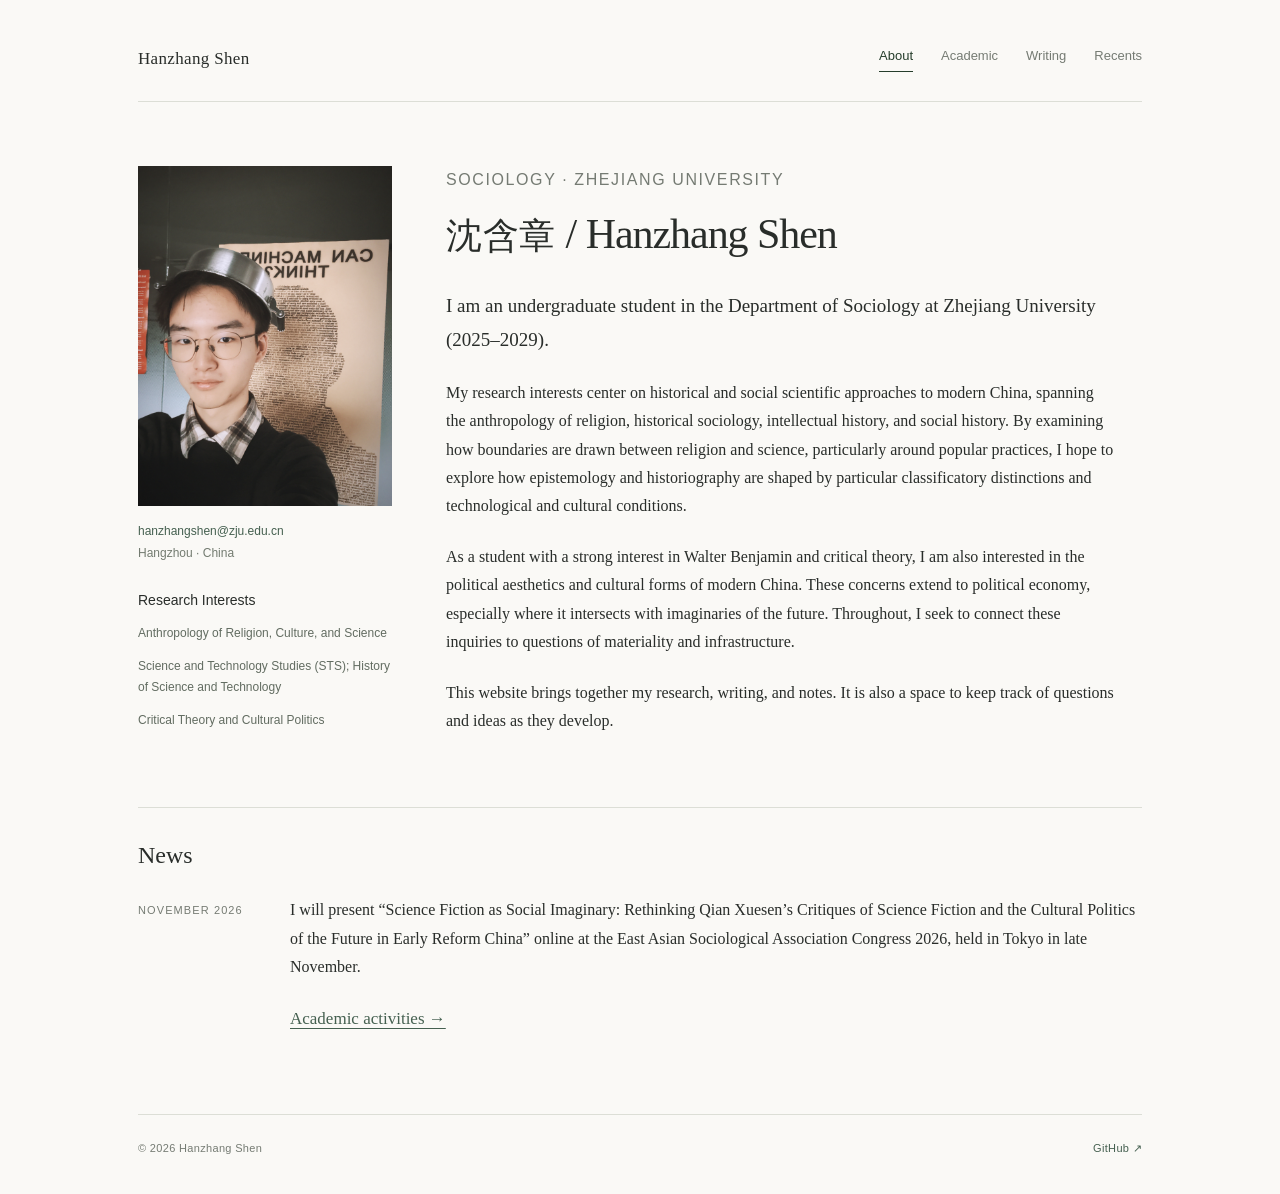
==== index.html @ 172d1f23 "Add personal academic website with portrait, academic activities, writing and recents" ====
<!doctype html><html lang="en"><head><meta charset="utf-8"><meta name="viewport" content="width=device-width,initial-scale=1"><meta name="description" content="Hanzhang Shen — sociology undergraduate at Zhejiang University. Research, writing, and notes on modern China."><title>About · Hanzhang Shen</title><link rel="stylesheet" href="assets/style.css"></head><body><a class="skip" href="#main">Skip to content</a><div class="wrap"><header><a class="brand" href="index.html">Hanzhang Shen</a><nav aria-label="Main navigation"><a href="index.html" aria-current="page">About</a><a href="academic.html">Academic</a><a href="writing.html">Writing</a><a href="recents.html">Recents</a></nav></header><main id="main"><div class="intro"><aside class="profile"><img class="portrait" src="assets/portrait.jpg" alt="Portrait of Hanzhang Shen" width="254" height="340"><p class="portrait-note"><a href="mailto:hanzhangshen@zju.edu.cn">hanzhangshen@zju.edu.cn</a><br>Hangzhou · China</p><section class="profile-interests"><h2>Research Interests</h2><ul class="interests"><li>Anthropology of Religion, Culture, and Science</li><li>Science and Technology Studies (STS); History of Science and Technology</li><li>Critical Theory and Cultural Politics</li></ul></section></aside><div class="intro-text"><p class="eyebrow">Sociology · Zhejiang University</p><h1><span class="cn" lang="zh">沈含章</span> / Hanzhang Shen</h1><p class="lead">I am an undergraduate student in the Department of Sociology at Zhejiang University (2025–2029).</p><p>My research interests center on historical and social scientific approaches to modern China, spanning the anthropology of religion, historical sociology, intellectual history, and social history. By examining how boundaries are drawn between religion and science, particularly around popular practices, I hope to explore how epistemology and historiography are shaped by particular classificatory distinctions and technological and cultural conditions.</p><p>As a student with a strong interest in Walter Benjamin and critical theory, I am also interested in the political aesthetics and cultural forms of modern China. These concerns extend to political economy, especially where it intersects with imaginaries of the future. Throughout, I seek to connect these inquiries to questions of materiality and infrastructure.</p><p>This website brings together my research, writing, and notes. It is also a space to keep track of questions and ideas as they develop.</p></div></div><section class="section"><h2>News</h2><div class="news-item"><span class="meta">NOVEMBER 2026</span><div><p>I will present “Science Fiction as Social Imaginary: Rethinking Qian Xuesen’s Critiques of Science Fiction and the Cultural Politics of the Future in Early Reform China” online at the East Asian Sociological Association Congress 2026, held in Tokyo in late November.</p><a href="academic.html#activities">Academic activities →</a></div></div></section></main><footer><span>© 2026 Hanzhang Shen</span><a href="https://github.com/hanzhangshen">GitHub ↗</a></footer></div></body></html>
---- assets/style.css ----
*{box-sizing:border-box}html{scroll-behavior:smooth}body{margin:0;background:#faf9f6;color:#292d2a;font-family:Georgia,"Times New Roman",serif;font-size:17px;line-height:1.78}a{color:#456050;text-underline-offset:4px}a:hover{color:#192d20}a:focus-visible{outline:2px solid #456050;outline-offset:5px}.skip{position:absolute;top:-60px;left:20px;background:white;padding:8px}.skip:focus{top:10px}.wrap{max-width:1100px;margin:auto;padding:0 48px}header{padding:44px 0 27px;border-bottom:1px solid #dcded6;display:flex;justify-content:space-between;align-items:center;gap:24px}.brand{font-size:17px;text-decoration:none;color:#292d2a;letter-spacing:.02em}nav{display:flex;gap:28px;font:13px/1.5 Arial,sans-serif}nav a{text-decoration:none;color:#757b73}nav a[aria-current]{color:#253d2b;border-bottom:1px solid;padding-bottom:5px}main{padding:64px 0 80px;min-height:70vh}.eyebrow,.meta,.label,footer{font:11px/1.7 Arial,sans-serif;letter-spacing:.1em;color:#757b73}.eyebrow{text-transform:uppercase;margin:0 0 15px}h1{font-size:42px;line-height:1.25;font-weight:400;letter-spacing:-.025em;margin:0 0 28px}h1 .cn{font-family:"Songti SC","Noto Serif CJK SC",serif;font-size:36px;letter-spacing:.02em}h2{font-size:24px;line-height:1.4;font-weight:400;margin:0 0 24px}h3{font-size:20px;font-weight:400;line-height:1.5;margin:0 0 10px}p{margin:0 0 22px}.intro{display:grid;grid-template-columns:254px minmax(0,1fr);gap:54px;align-items:start}.portrait{width:254px;height:340px;object-fit:cover;object-position:50% 73%;display:block}.portrait-note{margin-top:15px;font:11px/1.8 Arial,sans-serif;color:#737b70}.intro-text{max-width:670px}.intro-text p{font-size:16px}.lead{font-size:19px!important}.section{margin-top:49px;padding-top:31px;border-top:1px solid #dcded6}.interests{list-style:none;padding:0;margin:0}.interests li{padding:5px 0;font-size:16px}.interests li:before{content:"—";color:#8b9685;margin-right:13px}.news-item,.entry{display:grid;grid-template-columns:128px 1fr;gap:24px}.news-item .meta{padding-top:5px}.news-item p{font-size:16px}.entry{margin-bottom:34px}.entry p{font-size:16px;margin:0}.entry .meta{padding-top:4px;letter-spacing:.03em}.tag{display:inline-block;font:11px/1.6 Arial,sans-serif;color:#456050;margin-top:9px}.content{max-width:830px}.page-intro{max-width:570px;color:#687164}.empty{padding:38px 0 70px;color:#7b8178;font-size:16px}footer{border-top:1px solid #dcded6;padding:24px 0 36px;display:flex;justify-content:space-between;gap:20px;letter-spacing:.03em}footer a{text-decoration:none}@media(max-width:760px){.wrap{padding:0 25px}header{padding-top:25px;align-items:flex-start;flex-direction:column;gap:20px}nav{gap:27px}main{padding-top:38px}.intro{grid-template-columns:1fr;gap:30px}.intro aside{grid-row:1}.portrait{width:160px;height:195px}.portrait-note{display:block}h1{font-size:32px}h1 .cn{font-size:30px}.news-item,.entry{grid-template-columns:1fr;gap:7px}.section{margin-top:35px}footer{flex-wrap:wrap}.intro-text p{font-size:16px}}@media(prefers-reduced-motion:reduce){html{scroll-behavior:auto}}
.profile-interests{margin-top:26px}.profile-interests h2{font:14px/1.5 Arial,sans-serif;margin-bottom:12px}.profile-interests .interests li{font:12px/1.75 Arial,sans-serif;padding:0 0 12px;color:#626c61}.profile-interests .interests li:before{content:none}.portrait-note{font-size:12px;margin-bottom:0}.portrait-note a{text-decoration:none}.profile{min-width:0}@media(max-width:760px){.profile{max-width:340px}.profile-interests{margin-top:20px}}
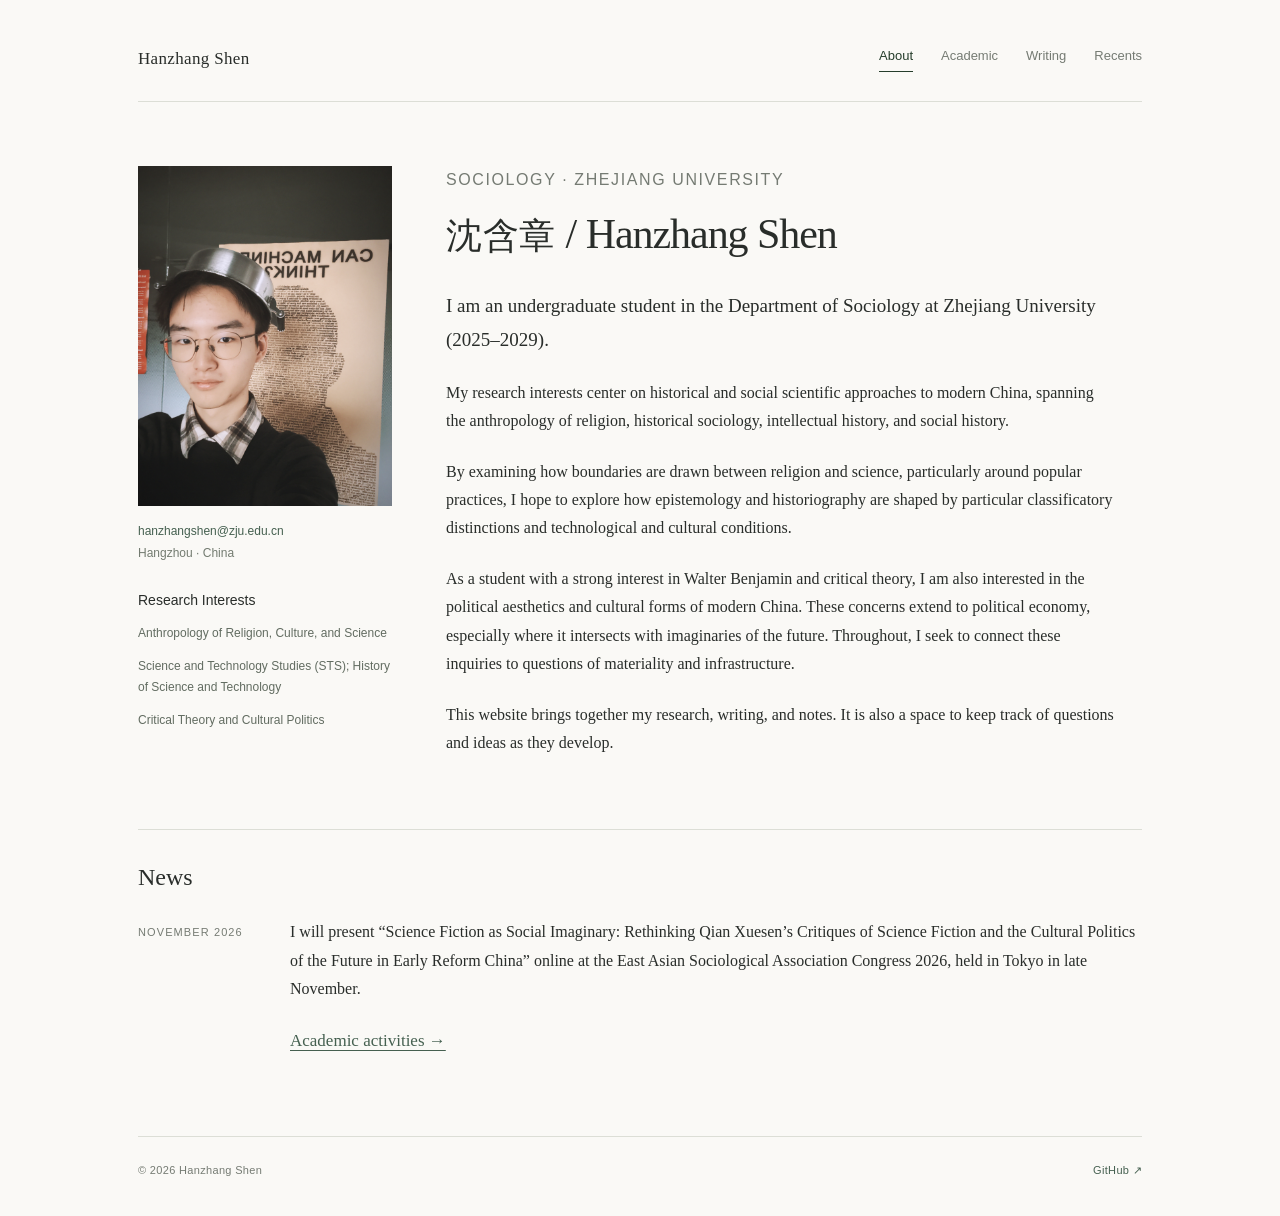
==== commit e5532748: "Start religion and science discussion in a new paragraph" ====
--- a/index.html
+++ b/index.html
@@ -1 +1 @@
-<!doctype html><html lang="en"><head><meta charset="utf-8"><meta name="viewport" content="width=device-width,initial-scale=1"><meta name="description" content="Hanzhang Shen — sociology undergraduate at Zhejiang University. Research, writing, and notes on modern China."><title>About · Hanzhang Shen</title><link rel="stylesheet" href="assets/style.css"></head><body><a class="skip" href="#main">Skip to content</a><div class="wrap"><header><a class="brand" href="index.html">Hanzhang Shen</a><nav aria-label="Main navigation"><a href="index.html" aria-current="page">About</a><a href="academic.html">Academic</a><a href="writing.html">Writing</a><a href="recents.html">Recents</a></nav></header><main id="main"><div class="intro"><aside class="profile"><img class="portrait" src="assets/portrait.jpg" alt="Portrait of Hanzhang Shen" width="254" height="340"><p class="portrait-note"><a href="mailto:hanzhangshen@zju.edu.cn">hanzhangshen@zju.edu.cn</a><br>Hangzhou · China</p><section class="profile-interests"><h2>Research Interests</h2><ul class="interests"><li>Anthropology of Religion, Culture, and Science</li><li>Science and Technology Studies (STS); History of Science and Technology</li><li>Critical Theory and Cultural Politics</li></ul></section></aside><div class="intro-text"><p class="eyebrow">Sociology · Zhejiang University</p><h1><span class="cn" lang="zh">沈含章</span> / Hanzhang Shen</h1><p class="lead">I am an undergraduate student in the Department of Sociology at Zhejiang University (2025–2029).</p><p>My research interests center on historical and social scientific approaches to modern China, spanning the anthropology of religion, historical sociology, intellectual history, and social history. By examining how boundaries are drawn between religion and science, particularly around popular practices, I hope to explore how epistemology and historiography are shaped by particular classificatory distinctions and technological and cultural conditions.</p><p>As a student with a strong interest in Walter Benjamin and critical theory, I am also interested in the political aesthetics and cultural forms of modern China. These concerns extend to political economy, especially where it intersects with imaginaries of the future. Throughout, I seek to connect these inquiries to questions of materiality and infrastructure.</p><p>This website brings together my research, writing, and notes. It is also a space to keep track of questions and ideas as they develop.</p></div></div><section class="section"><h2>News</h2><div class="news-item"><span class="meta">NOVEMBER 2026</span><div><p>I will present “Science Fiction as Social Imaginary: Rethinking Qian Xuesen’s Critiques of Science Fiction and the Cultural Politics of the Future in Early Reform China” online at the East Asian Sociological Association Congress 2026, held in Tokyo in late November.</p><a href="academic.html#activities">Academic activities →</a></div></div></section></main><footer><span>© 2026 Hanzhang Shen</span><a href="https://github.com/hanzhangshen">GitHub ↗</a></footer></div></body></html>+<!doctype html><html lang="en"><head><meta charset="utf-8"><meta name="viewport" content="width=device-width,initial-scale=1"><meta name="description" content="Hanzhang Shen — sociology undergraduate at Zhejiang University. Research, writing, and notes on modern China."><title>About · Hanzhang Shen</title><link rel="stylesheet" href="assets/style.css"></head><body><a class="skip" href="#main">Skip to content</a><div class="wrap"><header><a class="brand" href="index.html">Hanzhang Shen</a><nav aria-label="Main navigation"><a href="index.html" aria-current="page">About</a><a href="academic.html">Academic</a><a href="writing.html">Writing</a><a href="recents.html">Recents</a></nav></header><main id="main"><div class="intro"><aside class="profile"><img class="portrait" src="assets/portrait.jpg" alt="Portrait of Hanzhang Shen" width="254" height="340"><p class="portrait-note"><a href="mailto:hanzhangshen@zju.edu.cn">hanzhangshen@zju.edu.cn</a><br>Hangzhou · China</p><section class="profile-interests"><h2>Research Interests</h2><ul class="interests"><li>Anthropology of Religion, Culture, and Science</li><li>Science and Technology Studies (STS); History of Science and Technology</li><li>Critical Theory and Cultural Politics</li></ul></section></aside><div class="intro-text"><p class="eyebrow">Sociology · Zhejiang University</p><h1><span class="cn" lang="zh">沈含章</span> / Hanzhang Shen</h1><p class="lead">I am an undergraduate student in the Department of Sociology at Zhejiang University (2025–2029).</p><p>My research interests center on historical and social scientific approaches to modern China, spanning the anthropology of religion, historical sociology, intellectual history, and social history.</p><p>By examining how boundaries are drawn between religion and science, particularly around popular practices, I hope to explore how epistemology and historiography are shaped by particular classificatory distinctions and technological and cultural conditions.</p><p>As a student with a strong interest in Walter Benjamin and critical theory, I am also interested in the political aesthetics and cultural forms of modern China. These concerns extend to political economy, especially where it intersects with imaginaries of the future. Throughout, I seek to connect these inquiries to questions of materiality and infrastructure.</p><p>This website brings together my research, writing, and notes. It is also a space to keep track of questions and ideas as they develop.</p></div></div><section class="section"><h2>News</h2><div class="news-item"><span class="meta">NOVEMBER 2026</span><div><p>I will present “Science Fiction as Social Imaginary: Rethinking Qian Xuesen’s Critiques of Science Fiction and the Cultural Politics of the Future in Early Reform China” online at the East Asian Sociological Association Congress 2026, held in Tokyo in late November.</p><a href="academic.html#activities">Academic activities →</a></div></div></section></main><footer><span>© 2026 Hanzhang Shen</span><a href="https://github.com/hanzhangshen">GitHub ↗</a></footer></div></body></html>
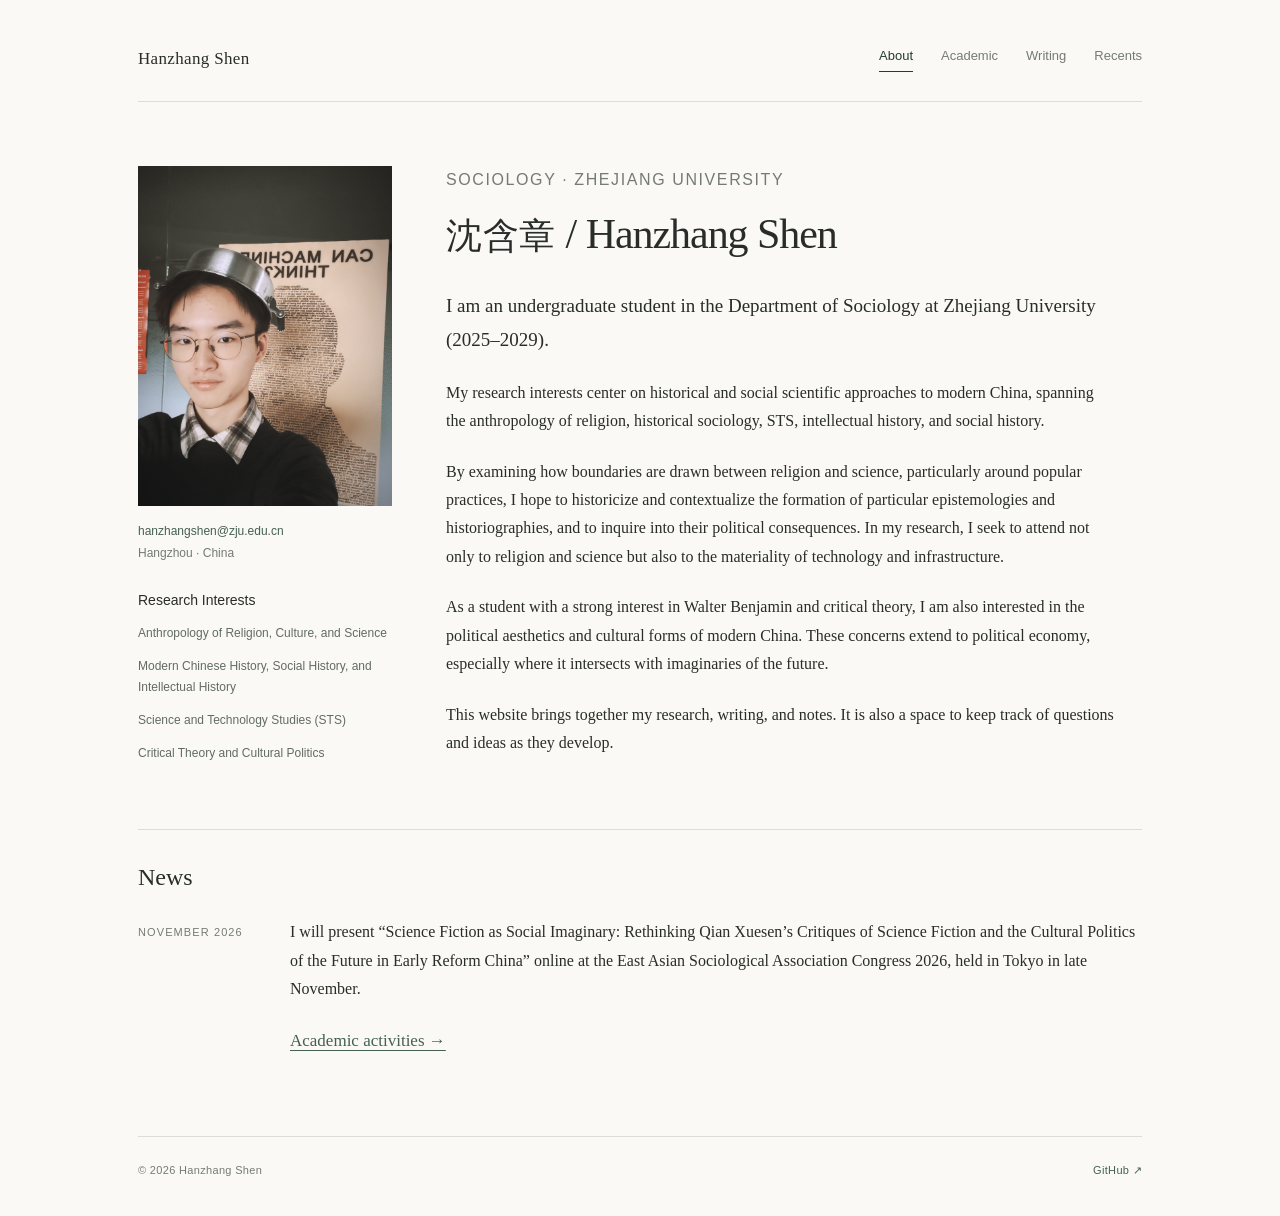
==== commit 139150d8: "Update research interests and personal introduction" ====
--- a/index.html
+++ b/index.html
@@ -1 +1 @@
-<!doctype html><html lang="en"><head><meta charset="utf-8"><meta name="viewport" content="width=device-width,initial-scale=1"><meta name="description" content="Hanzhang Shen — sociology undergraduate at Zhejiang University. Research, writing, and notes on modern China."><title>About · Hanzhang Shen</title><link rel="stylesheet" href="assets/style.css"></head><body><a class="skip" href="#main">Skip to content</a><div class="wrap"><header><a class="brand" href="index.html">Hanzhang Shen</a><nav aria-label="Main navigation"><a href="index.html" aria-current="page">About</a><a href="academic.html">Academic</a><a href="writing.html">Writing</a><a href="recents.html">Recents</a></nav></header><main id="main"><div class="intro"><aside class="profile"><img class="portrait" src="assets/portrait.jpg" alt="Portrait of Hanzhang Shen" width="254" height="340"><p class="portrait-note"><a href="mailto:hanzhangshen@zju.edu.cn">hanzhangshen@zju.edu.cn</a><br>Hangzhou · China</p><section class="profile-interests"><h2>Research Interests</h2><ul class="interests"><li>Anthropology of Religion, Culture, and Science</li><li>Science and Technology Studies (STS); History of Science and Technology</li><li>Critical Theory and Cultural Politics</li></ul></section></aside><div class="intro-text"><p class="eyebrow">Sociology · Zhejiang University</p><h1><span class="cn" lang="zh">沈含章</span> / Hanzhang Shen</h1><p class="lead">I am an undergraduate student in the Department of Sociology at Zhejiang University (2025–2029).</p><p>My research interests center on historical and social scientific approaches to modern China, spanning the anthropology of religion, historical sociology, intellectual history, and social history.</p><p>By examining how boundaries are drawn between religion and science, particularly around popular practices, I hope to explore how epistemology and historiography are shaped by particular classificatory distinctions and technological and cultural conditions.</p><p>As a student with a strong interest in Walter Benjamin and critical theory, I am also interested in the political aesthetics and cultural forms of modern China. These concerns extend to political economy, especially where it intersects with imaginaries of the future. Throughout, I seek to connect these inquiries to questions of materiality and infrastructure.</p><p>This website brings together my research, writing, and notes. It is also a space to keep track of questions and ideas as they develop.</p></div></div><section class="section"><h2>News</h2><div class="news-item"><span class="meta">NOVEMBER 2026</span><div><p>I will present “Science Fiction as Social Imaginary: Rethinking Qian Xuesen’s Critiques of Science Fiction and the Cultural Politics of the Future in Early Reform China” online at the East Asian Sociological Association Congress 2026, held in Tokyo in late November.</p><a href="academic.html#activities">Academic activities →</a></div></div></section></main><footer><span>© 2026 Hanzhang Shen</span><a href="https://github.com/hanzhangshen">GitHub ↗</a></footer></div></body></html>+<!doctype html><html lang="en"><head><meta charset="utf-8"><meta name="viewport" content="width=device-width,initial-scale=1"><meta name="description" content="Hanzhang Shen — sociology undergraduate at Zhejiang University. Research, writing, and notes on modern China."><title>About · Hanzhang Shen</title><link rel="stylesheet" href="assets/style.css"></head><body><a class="skip" href="#main">Skip to content</a><div class="wrap"><header><a class="brand" href="index.html">Hanzhang Shen</a><nav aria-label="Main navigation"><a href="index.html" aria-current="page">About</a><a href="academic.html">Academic</a><a href="writing.html">Writing</a><a href="recents.html">Recents</a></nav></header><main id="main"><div class="intro"><aside class="profile"><img class="portrait" src="assets/portrait.jpg" alt="Portrait of Hanzhang Shen" width="254" height="340"><p class="portrait-note"><a href="mailto:hanzhangshen@zju.edu.cn">hanzhangshen@zju.edu.cn</a><br>Hangzhou · China</p><section class="profile-interests"><h2>Research Interests</h2><ul class="interests"><li>Anthropology of Religion, Culture, and Science</li><li>Modern Chinese History, Social History, and Intellectual History</li><li>Science and Technology Studies (STS)</li><li>Critical Theory and Cultural Politics</li></ul></section></aside><div class="intro-text"><p class="eyebrow">Sociology · Zhejiang University</p><h1><span class="cn" lang="zh">沈含章</span> / Hanzhang Shen</h1><p class="lead">I am an undergraduate student in the Department of Sociology at Zhejiang University (2025–2029).</p><p>My research interests center on historical and social scientific approaches to modern China, spanning the anthropology of religion, historical sociology, STS, intellectual history, and social history.</p><p>By examining how boundaries are drawn between religion and science, particularly around popular practices, I hope to historicize and contextualize the formation of particular epistemologies and historiographies, and to inquire into their political consequences. In my research, I seek to attend not only to religion and science but also to the materiality of technology and infrastructure.</p><p>As a student with a strong interest in Walter Benjamin and critical theory, I am also interested in the political aesthetics and cultural forms of modern China. These concerns extend to political economy, especially where it intersects with imaginaries of the future.</p><p>This website brings together my research, writing, and notes. It is also a space to keep track of questions and ideas as they develop.</p></div></div><section class="section"><h2>News</h2><div class="news-item"><span class="meta">NOVEMBER 2026</span><div><p>I will present “Science Fiction as Social Imaginary: Rethinking Qian Xuesen’s Critiques of Science Fiction and the Cultural Politics of the Future in Early Reform China” online at the East Asian Sociological Association Congress 2026, held in Tokyo in late November.</p><a href="academic.html#activities">Academic activities →</a></div></div></section></main><footer><span>© 2026 Hanzhang Shen</span><a href="https://github.com/hanzhangshen">GitHub ↗</a></footer></div></body></html>
